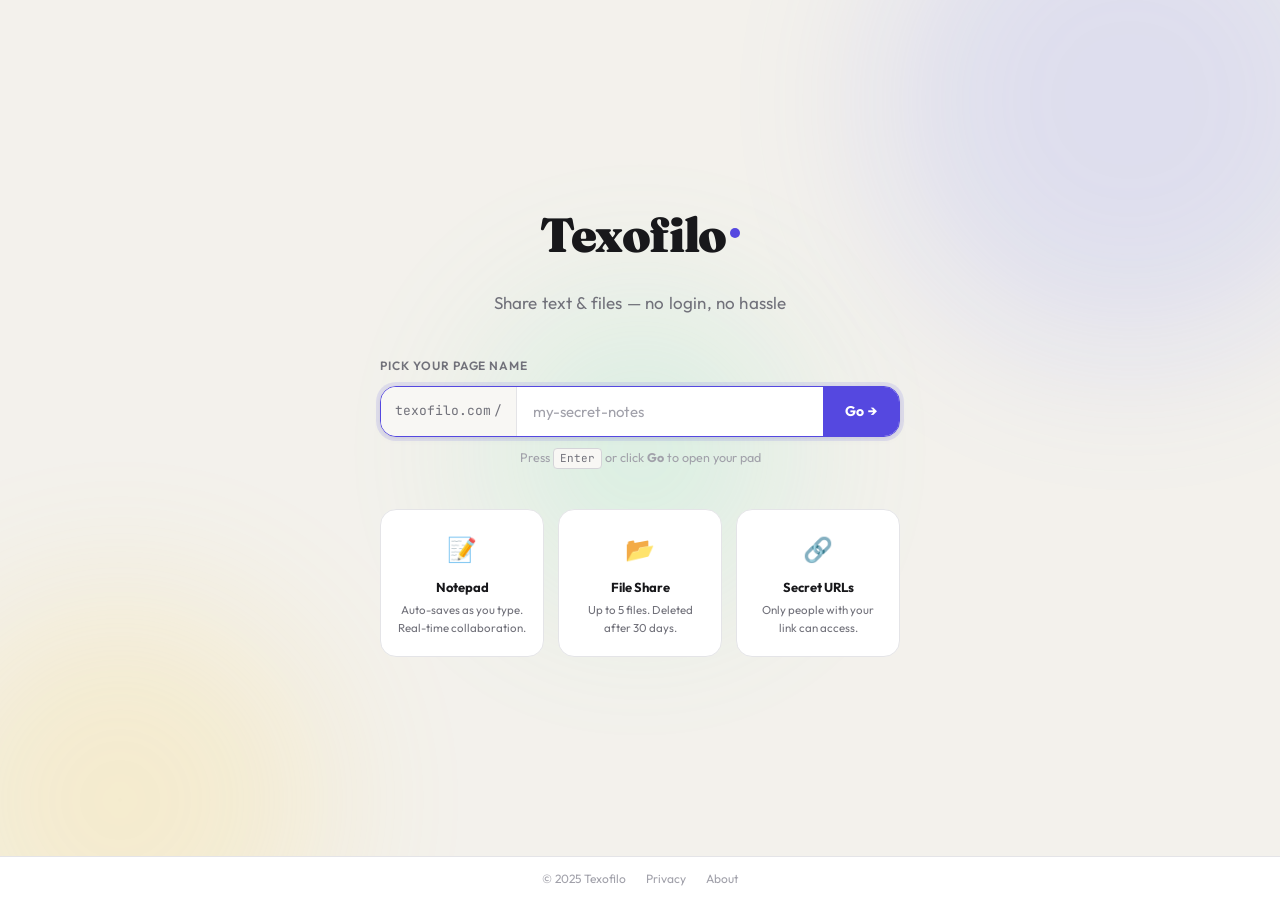
==== index.html @ 125bed96 "Initial commit" ====
<!DOCTYPE html>
<html lang="en">
<head>
  <meta charset="UTF-8" />
  <meta name="viewport" content="width=device-width, initial-scale=1.0" />
  <title>Texofilo — Share text &amp; files</title>
  <meta name="description" content="The simplest way to share text and files online. No login required." />
  <meta name="theme-color" content="#F3F1EC" />
  <link rel="icon" type="image/svg+xml" href="data:image/svg+xml,%3Csvg xmlns='http://www.w3.org/2000/svg' viewBox='0 0 32 32'%3E%3Crect width='32' height='32' rx='8' fill='%2318181B'/%3E%3Ctext x='5' y='22' font-family='Georgia,serif' font-weight='900' font-size='16' fill='%23FFFFFF'%3ETx%3C/text%3E%3Ccircle cx='27' cy='9' r='3.5' fill='%235548E0'/%3E%3C/svg%3E" />
  <link rel="stylesheet" href="css/shared.css" />
  <link rel="stylesheet" href="css/index.css" />
</head>
<body>

  <!-- Background blobs -->
  <div class="bg-blobs" aria-hidden="true">
    <div class="blob blob-1"></div>
    <div class="blob blob-2"></div>
    <div class="blob blob-3"></div>
  </div>

  <main>
    <!-- Masthead -->
    <header class="site-header">
      <div class="logo-mark">
        <span class="logo-text">Texofilo</span>
        <div class="logo-dot"></div>
      </div>
      <p class="site-tagline">Share text &amp; files — no login, no hassle</p>
    </header>

    <!-- Search Form -->
    <div class="search-form-wrap">
      <label class="search-label" for="path-input">Pick your page name</label>
      <div class="search-row">
        <div class="search-prefix" aria-hidden="true">texofilo.com&thinsp;/</div>
        <input
          type="text"
          id="path-input"
          class="search-input"
          placeholder="my-secret-notes"
          autocomplete="off"
          autocorrect="off"
          autocapitalize="none"
          spellcheck="false"
          maxlength="64"
        />
        <button class="search-btn" id="go-btn" aria-label="Go to pad">Go →</button>
      </div>
      <p class="search-hint">
        Press <kbd>Enter</kbd> or click <strong>Go</strong> to open your pad
      </p>
    </div>

    <!-- Features -->
    <div class="features-row" aria-label="Features">
      <div class="feat-card">
        <div class="feat-emoji">📝</div>
        <div class="feat-name">Notepad</div>
        <div class="feat-desc">Auto-saves as you type. Real-time collaboration.</div>
      </div>
      <div class="feat-card">
        <div class="feat-emoji">📂</div>
        <div class="feat-name">File Share</div>
        <div class="feat-desc">Up to 5 files. Deleted after 30 days.</div>
      </div>
      <div class="feat-card">
        <div class="feat-emoji">🔗</div>
        <div class="feat-name">Secret URLs</div>
        <div class="feat-desc">Only people with your link can access.</div>
      </div>
    </div>
  </main>

  <footer>
    <span>© 2025 Texofilo</span>
    <a href="#">Privacy</a>
    <a href="#">About</a>
  </footer>

  <div id="toast"></div>

  <script type="module" src="js/index.js"></script>
</body>
</html>
---- css/shared.css ----
/* ─────────────────────────────────────────
   TEXOFILO — Shared Styles
   Design: Warm Studio Light
   Fonts: Fraunces (brand) + Outfit (UI) + JetBrains Mono (code)
───────────────────────────────────────── */

@import url('https://fonts.googleapis.com/css2?family=Fraunces:ital,opsz,wght@0,9..144,400;0,9..144,700;0,9..144,900;1,9..144,400&family=Outfit:wght@300;400;500;600;700&family=JetBrains+Mono:wght@400;500&display=swap');

/* ── Reset ── */
*, *::before, *::after {
  margin: 0; padding: 0;
  box-sizing: border-box;
  -webkit-font-smoothing: antialiased;
  -moz-osx-font-smoothing: grayscale;
}

/* ── Tokens ── */
:root {
  --bg:          #F3F1EC;
  --surface:     #FFFFFF;
  --surface2:    #F8F7F4;
  --surface3:    #F0EEE9;

  --accent:      #5548E0;
  --accent-h:    #4338CA;
  --accent-lt:   #EEEDFB;
  --accent-text: #3730A3;

  --amber:       #D97706;
  --amber-lt:    #FEF3C7;
  --green:       #16A34A;
  --green-lt:    #DCFCE7;
  --red:         #DC2626;
  --red-lt:      #FEE2E2;

  --text:        #18181B;
  --text2:       #3F3F46;
  --muted:       #71717A;
  --muted2:      #A1A1AA;
  --border:      #E4E4E7;
  --border2:     #D4D4D8;

  --shadow-sm:   0 1px 2px rgba(0,0,0,0.05);
  --shadow:      0 1px 4px rgba(0,0,0,0.06), 0 2px 8px rgba(0,0,0,0.04);
  --shadow-md:   0 4px 12px rgba(0,0,0,0.08), 0 2px 4px rgba(0,0,0,0.04);
  --shadow-lg:   0 8px 32px rgba(0,0,0,0.10), 0 2px 8px rgba(0,0,0,0.06);

  --radius-sm:   6px;
  --radius:      10px;
  --radius-lg:   16px;
  --radius-xl:   22px;

  --ff-brand:    'Fraunces', Georgia, serif;
  --ff-ui:       'Outfit', system-ui, sans-serif;
  --ff-mono:     'JetBrains Mono', 'Courier New', monospace;

  --transition:  0.18s cubic-bezier(0.4, 0, 0.2, 1);
}

/* ── Base ── */
html { height: 100%; scroll-behavior: smooth; }

body {
  background: var(--bg);
  color: var(--text);
  font-family: var(--ff-ui);
  font-size: 15px;
  line-height: 1.6;
  min-height: 100%;
}

/* ── Scrollbar ── */
::-webkit-scrollbar { width: 6px; height: 6px; }
::-webkit-scrollbar-track { background: transparent; }
::-webkit-scrollbar-thumb { background: var(--border2); border-radius: 3px; }
::-webkit-scrollbar-thumb:hover { background: var(--muted2); }

/* ── Typography ── */
h1, h2, h3, h4 { line-height: 1.2; font-weight: 700; color: var(--text); }

/* ── Focus Ring ── */
:focus-visible {
  outline: 2px solid var(--accent);
  outline-offset: 2px;
  border-radius: var(--radius-sm);
}

/* ── Common Buttons ── */
.btn {
  display: inline-flex;
  align-items: center;
  justify-content: center;
  gap: 7px;
  padding: 9px 18px;
  border-radius: var(--radius);
  font-family: var(--ff-ui);
  font-size: 14px;
  font-weight: 600;
  cursor: pointer;
  border: none;
  text-decoration: none;
  transition: all var(--transition);
  white-space: nowrap;
  user-select: none;
  -webkit-user-select: none;
}

.btn-primary {
  background: var(--accent);
  color: #fff;
  box-shadow: 0 1px 3px rgba(85,72,224,0.3);
}
.btn-primary:hover {
  background: var(--accent-h);
  box-shadow: 0 3px 10px rgba(85,72,224,0.35);
  transform: translateY(-1px);
}
.btn-primary:active { transform: translateY(0); }

.btn-ghost {
  background: transparent;
  color: var(--muted);
  border: 1.5px solid var(--border);
}
.btn-ghost:hover { background: var(--surface2); color: var(--text2); border-color: var(--border2); }

.btn-danger {
  background: transparent;
  color: var(--red);
  border: 1.5px solid #FECACA;
}
.btn-danger:hover { background: var(--red-lt); border-color: #FCA5A5; }

.btn-sm {
  padding: 6px 12px;
  font-size: 13px;
  border-radius: var(--radius-sm);
}

.btn-icon {
  padding: 8px;
  border-radius: var(--radius-sm);
  background: transparent;
  border: none;
  color: var(--muted);
  cursor: pointer;
  transition: all var(--transition);
  display: inline-flex;
  align-items: center;
  justify-content: center;
  width: 34px;
  height: 34px;
}
.btn-icon:hover { background: var(--surface3); color: var(--text2); }

/* ── Badge ── */
.badge {
  display: inline-flex;
  align-items: center;
  justify-content: center;
  min-width: 20px;
  height: 20px;
  padding: 0 6px;
  border-radius: 100px;
  font-size: 11px;
  font-weight: 600;
  line-height: 1;
  background: var(--accent-lt);
  color: var(--accent-text);
}

/* ── Toast ── */
#toast {
  position: fixed;
  bottom: 24px;
  right: 24px;
  z-index: 9999;
  display: flex;
  flex-direction: column;
  gap: 8px;
  pointer-events: none;
}

.toast-item {
  display: flex;
  align-items: center;
  gap: 10px;
  background: var(--text);
  color: #fff;
  padding: 12px 18px;
  border-radius: var(--radius);
  font-size: 13px;
  font-weight: 500;
  box-shadow: var(--shadow-lg);
  max-width: 320px;
  animation: toastIn 0.28s cubic-bezier(0.34,1.56,0.64,1) both;
  pointer-events: auto;
}

.toast-item.removing {
  animation: toastOut 0.22s ease both;
}

@keyframes toastIn {
  from { opacity: 0; transform: translateY(16px) scale(0.95); }
  to   { opacity: 1; transform: translateY(0) scale(1); }
}
@keyframes toastOut {
  to { opacity: 0; transform: translateY(8px) scale(0.95); }
}

/* ── Dialog/Modal ── */
.dialog-overlay {
  position: fixed;
  inset: 0;
  background: rgba(24,24,27,0.4);
  backdrop-filter: blur(6px);
  -webkit-backdrop-filter: blur(6px);
  z-index: 1000;
  display: flex;
  align-items: center;
  justify-content: center;
  padding: 16px;
  animation: fadeIn 0.18s ease both;
}

@keyframes fadeIn { from { opacity:0; } to { opacity:1; } }

.dialog-box {
  background: var(--surface);
  border-radius: var(--radius-xl);
  box-shadow: var(--shadow-lg);
  max-width: 860px;
  width: 100%;
  max-height: 90vh;
  display: flex;
  flex-direction: column;
  animation: dialogIn 0.24s cubic-bezier(0.34,1.2,0.64,1) both;
  overflow: hidden;
}

@keyframes dialogIn {
  from { opacity:0; transform: scale(0.94) translateY(12px); }
  to   { opacity:1; transform: scale(1) translateY(0); }
}

.dialog-header {
  padding: 18px 20px;
  border-bottom: 1px solid var(--border);
  display: flex;
  align-items: center;
  gap: 12px;
  flex-shrink: 0;
}

.dialog-icon {
  font-size: 22px;
  width: 40px;
  height: 40px;
  border-radius: var(--radius-sm);
  background: var(--surface2);
  display: flex;
  align-items: center;
  justify-content: center;
  flex-shrink: 0;
}

.dialog-title-wrap { flex: 1; min-width: 0; }

.dialog-title {
  font-size: 15px;
  font-weight: 600;
  white-space: nowrap;
  overflow: hidden;
  text-overflow: ellipsis;
  color: var(--text);
}

.dialog-subtitle {
  font-size: 12px;
  color: var(--muted);
  margin-top: 1px;
}

.dialog-body {
  flex: 1;
  overflow: auto;
  min-height: 0;
}

.dialog-footer {
  padding: 14px 20px;
  border-top: 1px solid var(--border);
  display: flex;
  align-items: center;
  justify-content: flex-end;
  gap: 10px;
  flex-shrink: 0;
  background: var(--surface2);
}

/* Image in dialog */
.dialog-img-wrap {
  display: flex;
  align-items: center;
  justify-content: center;
  padding: 20px;
  background: var(--bg);
  min-height: 300px;
  background-image: repeating-conic-gradient(var(--border) 0% 25%, transparent 0% 50%);
  background-size: 16px 16px;
}

.dialog-img-wrap img {
  max-width: 100%;
  max-height: 65vh;
  object-fit: contain;
  border-radius: var(--radius);
  box-shadow: var(--shadow-md);
  cursor: zoom-in;
  transition: transform 0.3s;
}

.dialog-img-wrap img.zoomed {
  cursor: zoom-out;
  transform: scale(1.5);
}

/* Text in dialog */
.dialog-text-wrap {
  padding: 0;
}

.dialog-text-wrap pre {
  margin: 0;
  padding: 20px 24px;
  font-family: var(--ff-mono);
  font-size: 13px;
  line-height: 1.7;
  color: var(--text2);
  white-space: pre-wrap;
  word-break: break-word;
  overflow-x: auto;
  max-height: 65vh;
  overflow-y: auto;
  background: #FAFAF8;
  tab-size: 2;
}

/* ── Utility ── */
.visually-hidden { position: absolute; width:1px; height:1px; overflow:hidden; clip:rect(0,0,0,0); }

/* ── Animations ── */
@keyframes fadeUp {
  from { opacity:0; transform:translateY(14px); }
  to   { opacity:1; transform:translateY(0); }
}

@keyframes pulse { 0%,100%{opacity:1} 50%{opacity:0.4} }

/* ── Mobile ── */
@media (max-width: 640px) {
  .dialog-box { border-radius: var(--radius-lg); max-height: 95vh; }
  .dialog-img-wrap img { max-height: 55vh; }
  .dialog-text-wrap pre { font-size: 12px; padding: 14px 16px; max-height: 55vh; }
}
---- css/index.css ----
/* ─────────────────────────────────────────
   TEXOFILO — Index Page Styles
───────────────────────────────────────── */

body {
  min-height: 100vh;
  display: flex;
  flex-direction: column;
}

/* ── Background decoration ── */
.bg-blobs {
  position: fixed;
  inset: 0;
  overflow: hidden;
  pointer-events: none;
  z-index: 0;
}

.blob {
  position: absolute;
  border-radius: 50%;
  filter: blur(80px);
  opacity: 0.18;
}

.blob-1 {
  width: 500px; height: 500px;
  background: #818CF8;
  top: -150px; right: -100px;
  animation: blobDrift 12s ease-in-out infinite alternate;
}

.blob-2 {
  width: 400px; height: 400px;
  background: #FCD34D;
  bottom: -100px; left: -80px;
  animation: blobDrift 16s ease-in-out infinite alternate-reverse;
}

.blob-3 {
  width: 300px; height: 300px;
  background: #6EE7B7;
  top: 50%; left: 50%;
  transform: translate(-50%, -50%);
  animation: blobDrift 20s ease-in-out infinite alternate;
}

@keyframes blobDrift {
  from { transform: translate(0, 0) scale(1); }
  to   { transform: translate(20px, 30px) scale(1.08); }
}

/* ── Layout ── */
main {
  position: relative;
  z-index: 1;
  flex: 1;
  display: flex;
  flex-direction: column;
  align-items: center;
  justify-content: center;
  padding: 48px 24px 80px;
  gap: 40px;
}

/* ── Header ── */
.site-header {
  text-align: center;
  animation: fadeUp 0.5s ease both;
}

.logo-mark {
  display: inline-flex;
  align-items: center;
  gap: 4px;
  margin-bottom: 24px;
}

.logo-text {
  font-family: var(--ff-brand);
  font-size: 48px;
  font-weight: 900;
  color: var(--text);
  letter-spacing: -0.03em;
  line-height: 1;
}

.logo-dot {
  width: 10px;
  height: 10px;
  border-radius: 50%;
  background: var(--accent);
  margin-bottom: 4px;
  flex-shrink: 0;
}

.site-tagline {
  font-size: 17px;
  color: var(--muted);
  font-weight: 400;
  margin-top: 6px;
  letter-spacing: 0.01em;
}

/* ── Search Form ── */
.search-form-wrap {
  width: 100%;
  max-width: 520px;
  animation: fadeUp 0.5s 0.08s ease both;
}

.search-label {
  display: block;
  font-size: 12px;
  font-weight: 600;
  color: var(--muted);
  text-transform: uppercase;
  letter-spacing: 0.08em;
  margin-bottom: 10px;
}

.search-row {
  display: flex;
  background: var(--surface);
  border: 1.5px solid var(--border);
  border-radius: var(--radius-lg);
  overflow: hidden;
  box-shadow: var(--shadow);
  transition: border-color var(--transition), box-shadow var(--transition);
}

.search-row:focus-within {
  border-color: var(--accent);
  box-shadow: 0 0 0 4px rgba(85,72,224,0.12), var(--shadow);
}

.search-prefix {
  padding: 0 14px;
  font-family: var(--ff-mono);
  font-size: 13px;
  color: var(--muted);
  background: var(--surface2);
  border-right: 1.5px solid var(--border);
  display: flex;
  align-items: center;
  white-space: nowrap;
  flex-shrink: 0;
  user-select: none;
}

.search-input {
  flex: 1;
  padding: 15px 16px;
  border: none;
  outline: none;
  font-family: var(--ff-ui);
  font-size: 15px;
  font-weight: 500;
  color: var(--text);
  background: transparent;
  min-width: 0;
}

.search-input::placeholder { color: var(--muted2); font-weight: 400; }

.search-btn {
  padding: 0 22px;
  background: var(--accent);
  color: #fff;
  border: none;
  font-family: var(--ff-ui);
  font-size: 14px;
  font-weight: 700;
  cursor: pointer;
  letter-spacing: 0.02em;
  transition: background var(--transition);
  flex-shrink: 0;
  border-radius: 0;
}

.search-btn:hover { background: var(--accent-h); }

.search-hint {
  margin-top: 10px;
  font-size: 12.5px;
  color: var(--muted2);
  text-align: center;
}

.search-hint kbd {
  display: inline-block;
  padding: 1px 6px;
  background: var(--surface2);
  border: 1px solid var(--border2);
  border-radius: 4px;
  font-family: var(--ff-mono);
  font-size: 11px;
  color: var(--muted);
}

/* ── Features ── */
.features-row {
  display: grid;
  grid-template-columns: repeat(3, 1fr);
  gap: 14px;
  width: 100%;
  max-width: 520px;
  animation: fadeUp 0.5s 0.16s ease both;
}

.feat-card {
  background: var(--surface);
  border: 1.5px solid var(--border);
  border-radius: var(--radius-lg);
  padding: 20px 16px;
  text-align: center;
  transition: all var(--transition);
}

.feat-card:hover {
  border-color: var(--accent);
  box-shadow: var(--shadow-md);
  transform: translateY(-2px);
}

.feat-emoji { font-size: 24px; margin-bottom: 8px; }

.feat-name {
  font-size: 13px;
  font-weight: 700;
  color: var(--text);
  margin-bottom: 4px;
}

.feat-desc { font-size: 11.5px; color: var(--muted); line-height: 1.5; }

/* ── Footer ── */
footer {
  position: fixed;
  bottom: 0; left: 0; right: 0;
  z-index: 10;
  height: 44px;
  background: var(--surface);
  border-top: 1px solid var(--border);
  display: flex;
  align-items: center;
  justify-content: center;
  gap: 20px;
}

footer span, footer a {
  font-size: 12px;
  color: var(--muted2);
  text-decoration: none;
}

footer a:hover { color: var(--accent); }

/* ── Mobile ── */
@media (max-width: 480px) {
  .logo-text { font-size: 36px; }
  .site-tagline { font-size: 15px; }
  .features-row { grid-template-columns: 1fr; gap: 10px; }
  .feat-card { padding: 14px 16px; text-align: left; display: flex; align-items: center; gap: 14px; }
  .feat-emoji { font-size: 20px; margin: 0; flex-shrink: 0; }
  main { padding: 40px 16px 70px; }
}
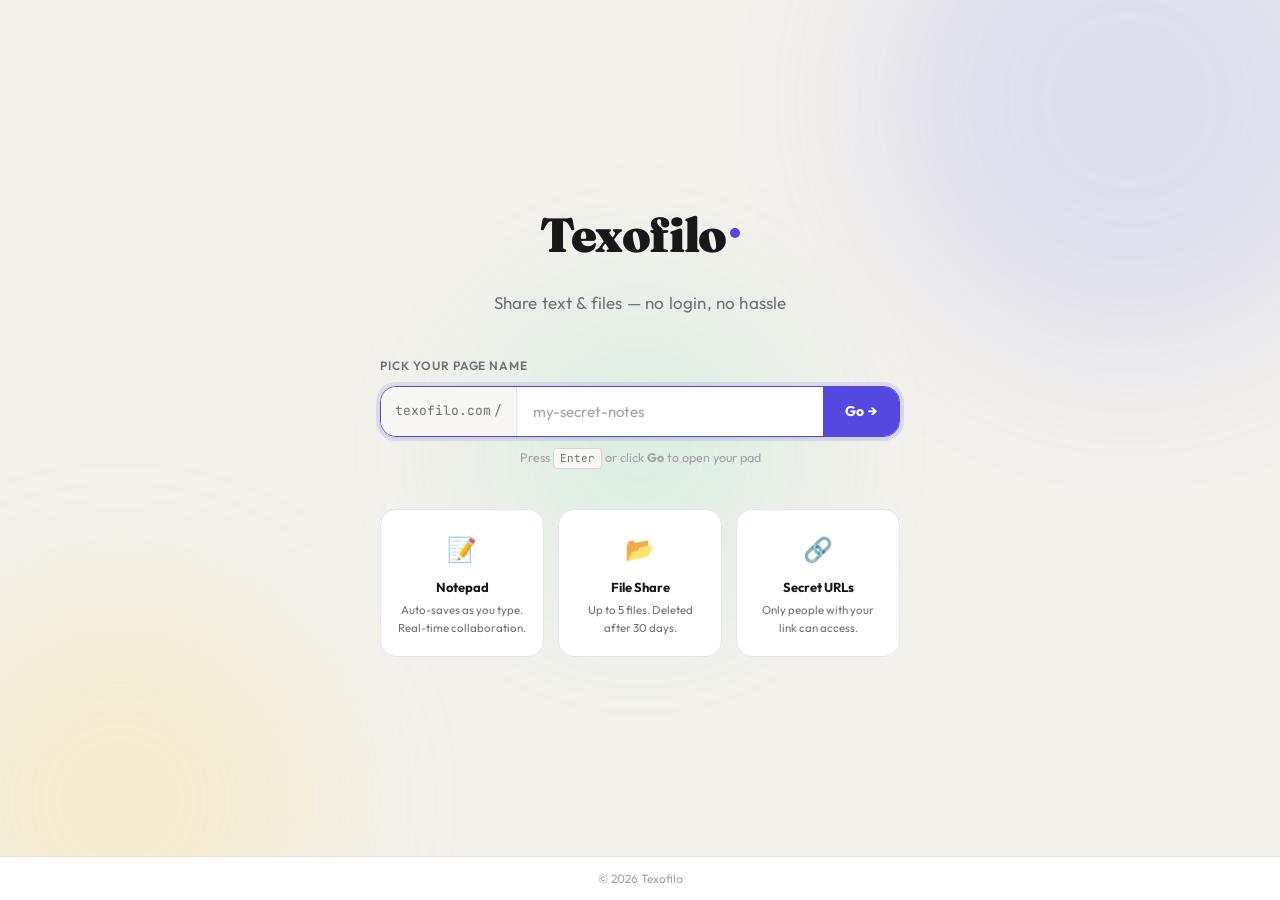
==== commit eb23e7b7: "fix upload zone" ====
--- a/index.html
+++ b/index.html
@@ -73,9 +73,7 @@
   </main>
 
   <footer>
-    <span>© 2025 Texofilo</span>
-    <a href="#">Privacy</a>
-    <a href="#">About</a>
+    <span>© 2026 Texofilo</span>
   </footer>
 
   <div id="toast"></div>
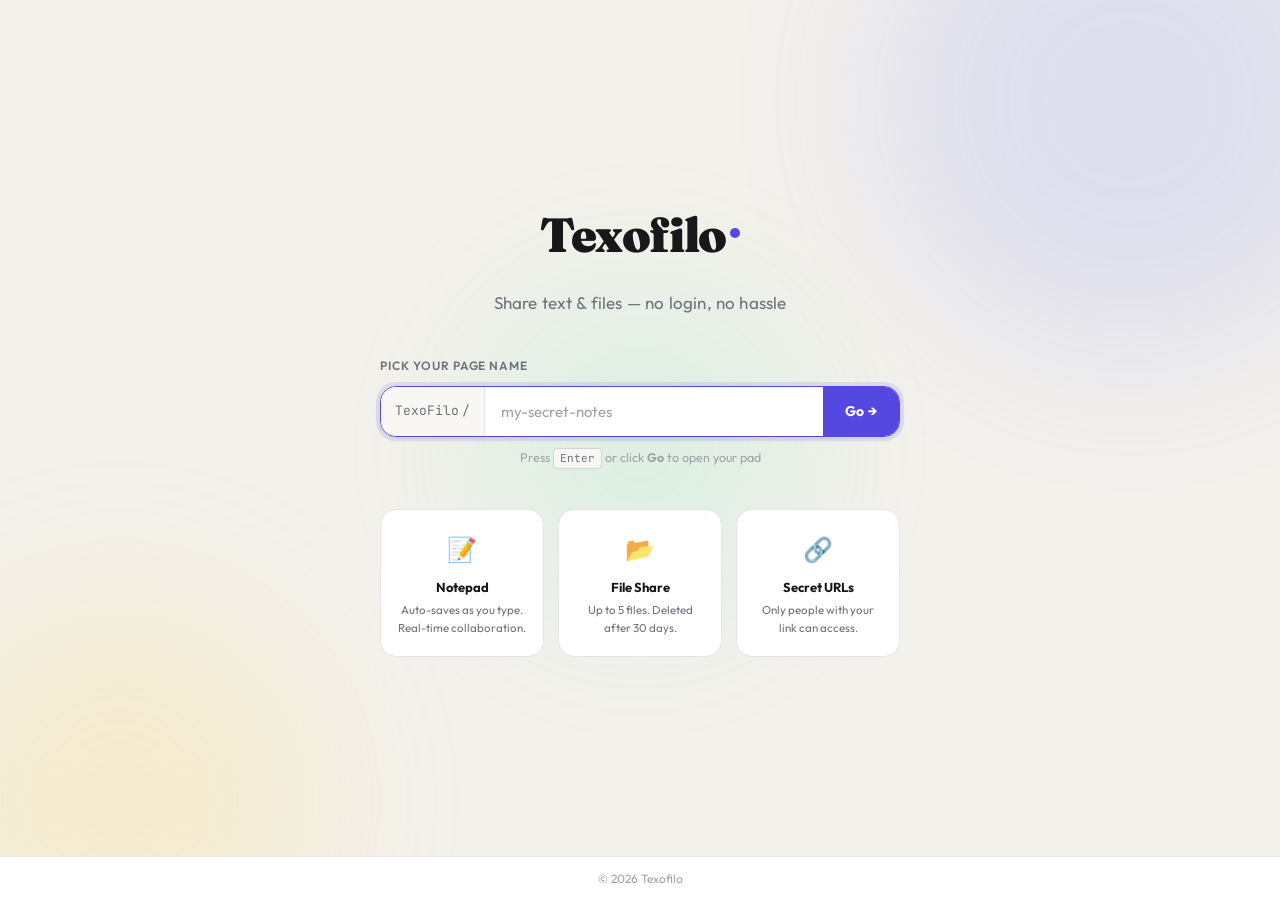
==== commit 89eb7873: "Update index.html" ====
--- a/index.html
+++ b/index.html
@@ -33,7 +33,7 @@
     <div class="search-form-wrap">
       <label class="search-label" for="path-input">Pick your page name</label>
       <div class="search-row">
-        <div class="search-prefix" aria-hidden="true">texofilo.com&thinsp;/</div>
+        <div class="search-prefix" aria-hidden="true">TexoFilo&thinsp;/</div>
         <input
           type="text"
           id="path-input"
